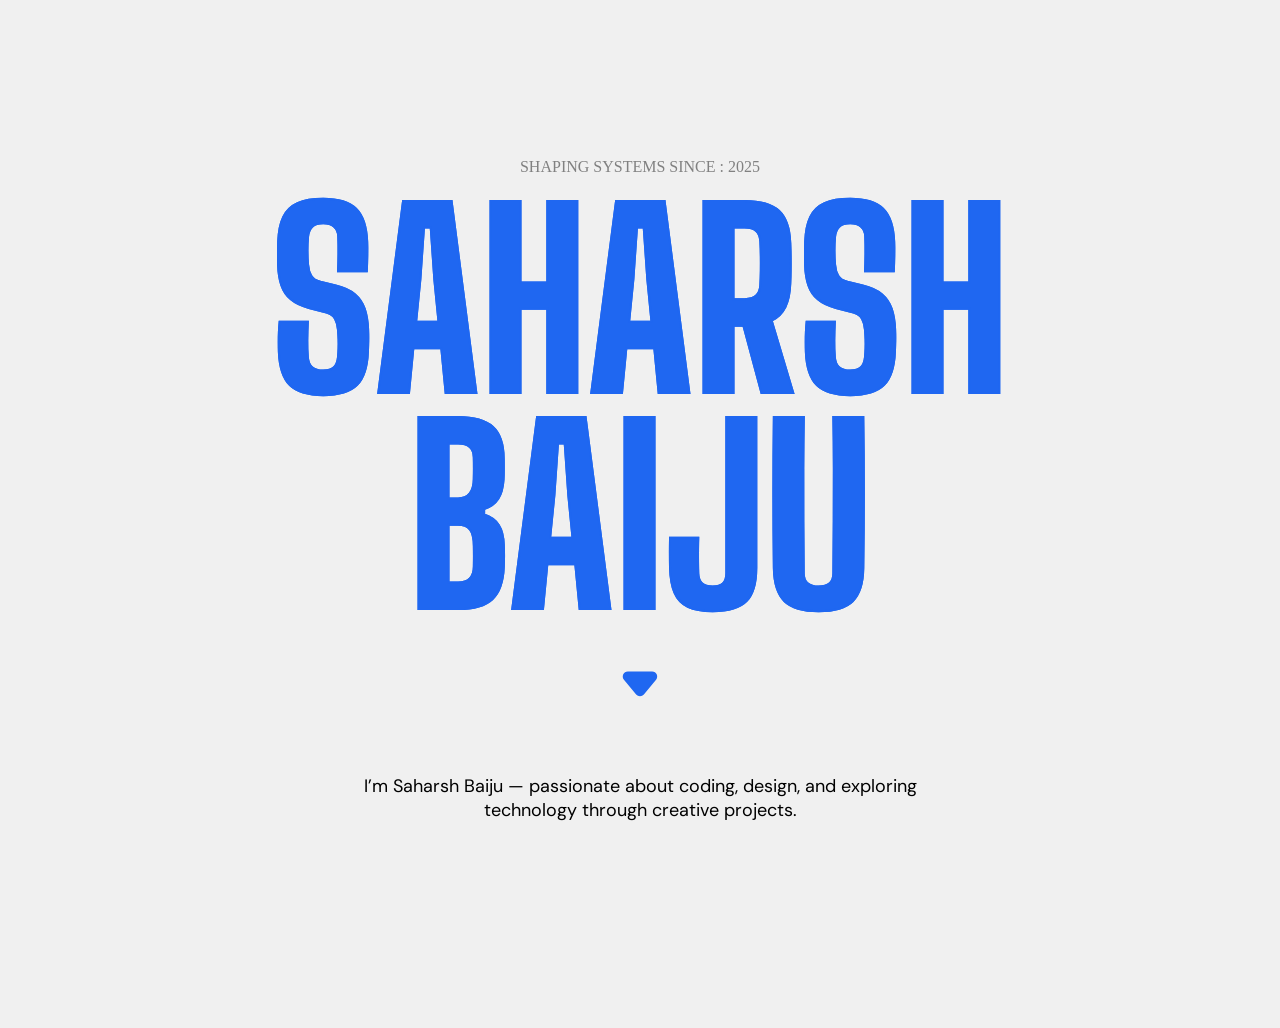
==== docs/index.html @ bae571fb "dir changed docs" ====
<!DOCTYPE html>
<html lang="en">
<head>
    <meta charset="UTF-8">
    <meta name="viewport" content="width=device-width, initial-scale=1.0">
    <title>Saharsh Baiju</title>
    <link rel="stylesheet" href="style.css">
</head>
<body class="lightmode">
    
    <div class="loader">
        <svg width="295" height="338" viewBox="0 0 295 338" fill="none" xmlns="http://www.w3.org/2000/svg">
            <path d="M0.177144 243.303C-0.0152154 243.673 -0.0525978 244.104 0.0732203 244.502C0.199038 244.9 0.47775 245.232 0.848043 245.424C1.21834 245.616 1.64988 245.654 2.04773 245.528C2.44559 245.402 2.77716 245.123 2.96952 244.753C2.96952 244.753 2.96952 244.753 2.96952 244.753C4.53021 241.827 5.76159 238.736 6.9502 235.72C6.96584 235.68 6.98154 235.64 6.9973 235.6C9.18773 229.932 11.3495 224.275 13.5652 218.632C17.8547 207.682 22.248 196.684 26.6301 185.751C26.7343 185.491 26.8392 185.23 26.9446 184.967C44.2911 141.845 61.7552 98.7061 79.8244 55.8576C80.176 55.0288 80.522 54.2145 80.8622 53.4152C86.6773 40.0451 92.1266 26.3528 99.2036 13.9607C99.7643 13.0572 100.32 12.2163 100.94 11.3366C101.642 10.3346 102.35 9.3489 103.091 8.36812C103.424 7.92667 103.762 7.4831 104.102 7.02925C104.272 6.80122 104.442 6.57246 104.619 6.32334C104.8 6.04697 104.953 5.90568 105.22 5.30358C105.318 5.04527 105.391 4.83108 105.455 4.56468C105.497 4.38926 105.528 4.21244 105.538 4.00991C105.544 3.87117 105.569 3.33122 105.22 2.85036C105.019 2.55529 104.636 2.30695 104.314 2.23397C103.947 2.15243 103.832 2.18222 103.661 2.19577C103.349 2.23586 103.122 2.33327 103.001 2.38482C102.857 2.44771 102.723 2.51787 102.59 2.59491C102.488 2.65403 102.391 2.71487 102.29 2.78094C101.526 3.29379 100.892 3.85586 100.316 4.36904C99.1169 5.45104 98.0089 6.55767 96.9123 7.67613C94.7219 9.91896 92.61 12.2093 90.5162 14.5196C86.3421 19.1372 82.2421 23.837 78.232 28.5733C78.1243 28.7009 78.017 28.8283 77.9101 28.9556C70.0514 38.4014 62.9483 48.5319 57.8282 59.8396C57.8225 59.853 57.8169 59.8663 57.8112 59.8797C56.754 62.6294 55.7269 65.7445 57.4148 69.0212C57.4269 69.0395 57.4392 69.0577 57.4515 69.0758C58.8018 71.4552 62.3285 72.0573 64.5507 71.1254C66.9013 70.3293 68.8555 68.9873 70.7072 67.593C74.2388 64.9305 78.0977 60.9281 80.3662 58.8676C80.2878 58.8897 80.096 58.8934 79.9487 58.8324C79.7998 58.7739 79.7344 58.703 79.7138 58.6832C79.677 58.6391 79.7383 58.7273 79.7792 58.8388C79.8725 59.0737 79.9592 59.4047 80.032 59.7452C80.4029 61.5885 80.4473 63.6452 80.5523 65.6566C80.5884 66.409 80.627 67.1633 80.6812 67.9224C81.3735 78.4426 82.0263 89.0625 83.292 99.6069C83.3645 100.219 83.4402 100.843 83.5163 101.455C85.7274 119.151 89.1205 136.624 92.8211 154.013C92.9001 154.382 92.9796 154.754 93.0595 155.126C97.5228 175.782 102.369 196.334 107.641 216.797C107.903 217.802 108.165 218.804 108.425 219.784C108.448 219.873 108.471 219.96 108.494 220.048C110.527 227.153 112.733 234.084 116.276 240.95C116.278 240.954 116.281 240.958 116.284 240.962C116.421 241.163 116.569 241.367 116.76 241.574C116.96 241.768 117.155 242.028 117.699 242.169C117.974 242.238 118.349 242.163 118.569 242.018C118.794 241.877 118.918 241.725 119.017 241.596C119.209 241.335 119.312 241.117 119.416 240.921C119.51 240.742 119.528 240.532 119.467 240.339C119.406 240.146 119.271 239.985 119.091 239.891C118.912 239.798 118.702 239.779 118.509 239.84C118.316 239.901 118.155 240.036 118.061 240.216C118.061 240.216 118.061 240.216 118.061 240.216C117.961 240.409 117.866 240.586 117.796 240.678C117.763 240.724 117.736 240.739 117.774 240.713C117.806 240.684 117.952 240.654 118.011 240.674C118.123 240.716 117.975 240.651 117.88 240.535C117.773 240.419 117.657 240.266 117.548 240.104C117.546 240.101 117.543 240.098 117.541 240.094C114.349 233.897 113.657 226.183 111.7 219.203C111.677 219.115 111.654 219.028 111.631 218.94C111.375 217.964 111.116 216.966 110.858 215.965C105.651 195.559 100.862 175.003 96.4123 154.407C96.3326 154.035 96.2534 153.665 96.1746 153.296C92.4842 135.958 89.1081 118.566 86.9161 101.032C86.8407 100.425 86.765 99.8076 86.6921 99.2011C85.4173 88.745 84.5975 78.2547 83.7801 67.6835C83.7166 66.9175 83.6333 66.1561 83.535 65.392C83.2593 63.3341 82.9516 61.3311 82.4682 59.1889C82.3658 58.7728 82.2601 58.3654 82.0555 57.8813C81.9444 57.6368 81.8364 57.3821 81.5394 57.0427C81.3915 56.8811 81.173 56.6845 80.8435 56.5552C80.5167 56.4222 80.1236 56.4187 79.8571 56.4822C75.1164 60.0174 73.1196 63.1424 69.4331 65.9633C66.2465 68.5477 61.2392 71.6097 59.0006 68.0129C58.9948 68.0044 58.989 67.9958 58.9831 67.9869C57.9321 66.1075 58.5992 63.0417 59.6342 60.6565C59.6393 60.6446 59.6445 60.6326 59.6497 60.6206C64.6857 49.6931 71.7686 39.6133 79.6002 30.3882C79.7068 30.2636 79.8139 30.1389 79.9214 30.014C83.9533 25.3441 88.1148 20.716 92.3402 16.1996C94.4588 13.9406 96.5974 11.7047 98.7869 9.54341C99.8801 8.46809 100.987 7.40441 102.124 6.41627C102.657 5.95534 103.285 5.43523 103.799 5.10844C103.917 5.03282 104.053 4.95964 104.1 4.94277C104.117 4.93326 104.131 4.94358 103.997 4.96466C103.921 4.96888 103.868 4.99258 103.619 4.93767C103.397 4.89 103.095 4.69675 102.949 4.47959C102.696 4.10629 102.751 3.86843 102.742 3.86756C102.744 3.83086 102.744 3.84943 102.73 3.90004C102.709 3.98057 102.668 4.10473 102.599 4.27622C102.635 4.19457 102.578 4.30832 102.524 4.38453C102.466 4.47158 102.396 4.56963 102.321 4.67146C102.17 4.87655 102.006 5.09006 101.839 5.30546C101.504 5.73649 101.156 6.17735 100.813 6.61684C100.046 7.59547 99.2753 8.56948 98.5172 9.56423C97.8446 10.4411 97.1848 11.3652 96.5856 12.3298C89.1823 25.2745 83.854 38.7426 77.9871 52.1904C77.6459 52.9908 77.2989 53.8063 76.9465 54.6361C58.8379 97.5241 41.3472 140.642 23.9926 183.783C23.8871 184.046 23.7822 184.308 23.6779 184.568C19.2938 195.505 14.9119 206.514 10.6261 217.482C8.41511 223.127 6.23995 228.83 4.06657 234.454C4.051 234.494 4.03549 234.534 4.02004 234.573C2.8377 237.572 1.665 240.515 0.177144 243.303Z" fill="#DDFF11"/>
            <path d="M118.769 174.558C118.946 174.305 119.015 173.992 118.962 173.688C118.908 173.383 118.736 173.113 118.483 172.935C118.23 172.758 117.917 172.688 117.612 172.742C117.308 172.796 117.038 172.968 116.86 173.221C116.86 173.221 116.86 173.221 116.86 173.221C112.563 180.514 112.11 188.679 112.81 196.611C112.821 196.709 112.833 196.807 112.844 196.904C112.87 197.096 112.911 197.328 113.078 197.619C113.232 197.906 113.623 198.233 113.998 198.318C114.753 198.474 115.087 198.242 115.38 198.116C115.935 197.814 116.28 197.471 116.603 197.041C116.662 196.96 116.719 196.876 116.773 196.787C118.978 190.012 118.62 184.282 119.308 178.097C119.32 177.956 119.331 177.814 119.343 177.672C119.357 177.506 119.366 177.416 119.384 177.299C119.386 177.268 119.413 177.191 119.371 177.328C119.364 177.346 119.356 177.369 119.343 177.398C119.336 177.413 119.329 177.429 119.32 177.447C119.302 177.483 119.268 177.546 119.216 177.617C119.115 177.75 118.891 178.028 118.403 178.124C118.175 178.172 117.889 178.13 117.74 178.073C117.596 178.023 117.485 177.956 117.401 177.895C117.078 177.637 117.062 177.507 117.019 177.441C117.002 177.403 116.996 177.388 116.991 177.375C116.976 177.326 117.021 177.507 117.037 177.609C117.061 177.743 117.081 177.871 117.102 178.019C117.185 178.593 117.253 179.188 117.32 179.788C117.453 180.998 117.574 182.201 117.704 183.42C117.835 184.637 117.969 185.852 118.133 187.086C118.216 187.702 118.304 188.315 118.416 188.951C118.472 189.265 118.534 189.586 118.614 189.925C118.724 190.3 118.701 190.518 119.099 191.222C119.3 191.522 119.59 191.877 120.135 192.112C120.681 192.361 121.405 192.271 121.8 192.067C122.612 191.649 122.866 191.195 123.151 190.802C123.647 190.033 123.924 189.327 124.188 188.608C124.447 187.882 124.662 187.157 124.858 186.434C126.938 178.038 127.876 169.708 129.075 161.327C129.154 160.75 129.235 160.154 129.315 159.562C130.139 153.498 130.913 147.413 131.666 141.337C133.589 125.758 135.389 110.167 137.066 94.569C137.096 94.2899 137.125 94.0119 137.155 93.7353C138.716 78.8105 140.282 63.8748 140.864 48.826C140.866 48.7628 140.868 48.6999 140.87 48.637C141.013 42.3532 141.274 36.109 139.988 29.6757C139.981 29.6486 139.975 29.6217 139.968 29.595C139.769 28.8479 139.602 28.1092 139.028 27.2452C138.764 26.8454 138.095 26.2065 137.212 26.2643C136.395 26.3322 135.983 26.6944 135.629 26.9619C135.553 27.0242 135.481 27.0861 135.411 27.1494C130.89 31.9053 129.765 37.7935 127.789 43.2344C127.742 43.3811 127.694 43.5288 127.646 43.6776C124.707 53.2169 123.202 62.96 121.974 72.7132C121.939 73.0069 121.903 73.3024 121.868 73.5996C119.946 90.0198 119.439 106.54 119.747 123.027C119.757 123.561 119.769 124.098 119.781 124.638C120.218 142.424 121.488 160.151 123.062 177.836C123.134 178.64 123.21 179.436 123.286 180.214C123.654 183.881 124.028 187.496 124.549 191.186C124.612 191.611 124.681 192.042 124.772 192.496C124.817 192.719 124.868 192.953 124.947 193.222C124.992 193.366 125.031 193.499 125.135 193.716C125.19 193.824 125.257 193.958 125.417 194.14C125.556 194.318 125.974 194.595 126.32 194.625C127.306 194.871 128.762 194.11 129.163 193.294C129.658 192.495 129.818 191.791 129.974 191.106C130.255 189.744 130.354 188.466 130.472 187.201C130.694 184.678 130.906 182.21 131.474 179.87C131.595 179.369 131.745 178.878 131.918 178.403C132.278 177.42 132.751 176.458 133.259 175.613C133.491 175.213 133.851 174.767 133.947 174.715C134.27 174.478 134.53 174.437 134.5 174.45C134.488 174.452 134.461 174.431 134.506 174.465C134.548 174.498 134.633 174.596 134.712 174.728C135.055 175.298 135.296 176.287 135.446 177.23C135.748 179.166 135.815 181.226 135.834 183.279C135.969 187.584 135.261 190.945 135.891 196.354C136.098 196.919 136.924 197.491 137.533 197.481C138.142 197.511 138.542 197.337 138.874 197.17C139.582 196.786 140.011 196.28 140.361 195.747C140.608 195.358 140.843 194.958 141.07 194.561C144.832 187.841 145.371 180.044 147.398 173.608C147.435 173.515 147.467 173.439 147.491 173.385C147.514 173.325 147.585 173.213 147.496 173.353C147.479 173.375 147.457 173.406 147.418 173.449C147.413 173.453 147.35 173.534 147.208 173.634C147.07 173.727 146.797 173.895 146.349 173.862C145.899 173.846 145.488 173.465 145.439 173.378C145.325 173.234 145.273 173.117 145.239 173.03C145.175 172.854 145.172 172.773 145.165 172.718C145.157 172.595 145.164 172.62 145.161 172.635C145.159 172.661 145.146 172.763 145.136 172.826C144.168 177.71 142.763 182.829 141.571 187.872C141.292 189.068 141.175 190.233 141.143 191.41C141.126 192.173 141.148 192.937 141.246 193.732C141.325 194.322 141.433 194.926 141.766 195.616C141.94 195.958 142.174 196.345 142.642 196.692C143.097 197.048 143.863 197.201 144.4 197.071C144.539 197.043 144.667 197.005 144.781 196.963C146.373 196.225 146.867 195.308 147.543 194.357C147.636 194.213 147.725 194.066 147.81 193.916C148.382 192.911 148.827 191.856 149.174 190.784C150.63 185.234 151.174 180.75 148.998 174.047C148.452 173.616 148.197 173.171 146.914 172.888C146.545 172.841 146.101 172.881 145.67 173.134C145.239 173.396 145.042 173.693 144.888 173.985C144.759 174.242 144.696 174.456 144.644 174.686C144.603 174.871 144.577 175.055 144.56 175.242C145.076 182.891 147.429 188.776 150.466 195.403C150.679 195.876 151.583 196.371 152.131 196.268C152.679 196.217 152.961 196.039 153.206 195.896C153.672 195.598 153.954 195.299 154.221 195.004C154.742 194.412 155.128 193.815 155.484 193.206C155.977 192.362 156.37 191.473 156.716 190.632C157.221 189.397 157.661 188.166 158.096 186.942C161.458 177.26 164.446 167.549 167.502 157.807C168.09 155.919 168.689 153.993 169.293 152.043C180.361 116.234 191.27 80.3213 202.062 44.4361C202.495 42.9932 202.892 41.6657 203.317 40.2343C206.311 29.2073 210.529 18.8076 211.428 6.6985C211.337 5.22972 211.016 3.84767 210.354 2.4728C210.309 2.38227 210.261 2.29071 210.212 2.20026C209.721 1.18324 208.402 0.0846457 207.065 0.0302584C206.62 -0.0108876 206.176 -0.0087676 205.739 0.0287993C204.682 0.120575 203.704 0.415788 202.8 0.778198C193.005 5.8608 186.509 13.7637 178.808 20.5755C177.938 21.3871 177.079 22.2378 176.271 23.1482C173.807 25.9234 172.027 29.0249 170.189 32.023C169.621 32.9642 169.059 33.9128 168.502 34.863C164.684 41.4117 160.99 48.0104 157.424 54.6993C156.965 55.5646 156.508 56.436 156.061 57.3181C152.614 63.8509 150.942 71.0558 149.204 78.0185C149.004 78.8394 148.802 79.6781 148.601 80.5205C144.854 96.4295 141.409 112.384 138.255 128.421C138.134 129.043 138.019 129.652 137.909 130.249C135.654 141.617 134.968 154.074 138.002 165.254C138.096 165.824 138.22 166.392 138.389 166.962C138.848 168.59 139.852 170.207 141.115 171.33C141.573 171.753 142.08 172.104 142.652 172.381C143.192 172.639 143.8 172.823 144.466 172.856C145.155 172.887 145.779 172.747 146.334 172.572C148.588 171.78 150.152 170.483 151.858 169.568C152.201 169.374 152.49 169.287 152.635 169.297C152.808 169.292 153.08 169.485 153.404 169.863C153.685 170.178 153.951 170.498 154.225 170.813C159.84 177.763 159.572 188.228 161.317 197.542C161.339 197.68 161.363 197.81 161.392 197.937C161.407 198 161.422 198.062 161.44 198.124C161.46 198.2 161.49 198.297 161.522 198.384C161.6 198.566 161.622 198.715 161.931 199.085C162.085 199.242 162.265 199.438 162.724 199.568C163.152 199.686 163.601 199.556 163.785 199.46C168.604 190.324 168.591 183.348 168.839 174.708C168.81 174.354 168.691 173.686 168.029 173.239C167.371 172.835 166.843 172.941 166.502 173.003C165.805 173.174 165.388 173.439 164.932 173.787C164.369 174.238 163.792 174.863 163.492 175.711C163.395 175.987 163.335 176.281 163.314 176.57C163.244 177.521 163.582 178.492 164.244 179.199C164.535 179.512 164.883 179.76 165.242 179.938C165.743 180.186 166.256 180.378 166.758 180.541C167.693 180.844 168.598 181.064 169.386 181.307C170.24 181.567 170.879 181.9 171.248 182.393C171.904 183.236 172.28 184.49 172.523 185.779C173.156 189.327 172.924 193.18 173.066 197.081C173.084 197.293 173.058 197.451 173.218 197.906C173.267 198.021 173.328 198.177 173.52 198.389C173.688 198.595 174.157 198.855 174.556 198.828C175.317 198.748 175.411 198.496 175.568 198.39C176.021 197.923 176.107 197.673 176.28 197.37C176.577 196.792 176.793 196.242 176.989 195.67C177.088 195.38 177.187 195.072 177.275 194.763C177.623 193.534 177.795 192.335 177.954 191.15C178.346 188.07 178.556 185.033 178.785 181.973C178.888 180.573 178.989 179.17 179.093 177.768C180.22 162.301 180.978 146.852 181.664 131.37C181.715 130.213 181.766 129.041 181.815 127.879C182.673 107.396 183.38 86.9117 183.779 66.4177C183.794 65.5394 183.808 64.6809 183.819 63.835C183.621 58.9298 184.806 54.7332 182.778 49.0248C182.103 48.2456 181.061 47.5791 179.736 47.7923C179.54 47.8288 179.343 47.8897 179.155 47.9749C178.032 48.4985 177.532 49.4948 177.188 50.2676C176.006 53.3766 175.634 56.2892 174.988 59.2508C174.837 60.0002 174.701 60.7521 174.576 61.5054C173.014 71.4367 172.479 81.3816 172.13 91.3319C172.111 91.9259 172.094 92.5358 172.078 93.1413C171.599 113.791 171.906 134.428 172.698 155.051C172.711 155.357 172.723 155.662 172.736 155.965C173.321 169.311 174.149 182.658 175.849 195.967C175.865 196.084 175.881 196.197 175.896 196.307C176.067 197.415 176.182 198.426 176.572 199.713C176.608 199.812 176.641 199.905 176.715 200.05C176.75 200.114 176.809 200.229 176.938 200.37C177.031 200.466 177.146 200.58 177.389 200.675C177.675 200.807 178.158 200.727 178.335 200.604C178.553 200.48 178.658 200.338 178.707 200.276C178.763 200.2 178.804 200.127 178.83 200.076C178.874 199.989 178.907 199.899 178.925 199.844C178.966 199.723 178.987 199.63 179.008 199.537C179.081 199.189 179.111 198.909 179.144 198.618C179.205 198.044 179.247 197.496 179.293 196.947C179.305 196.801 179.317 196.659 179.328 196.512C179.762 191.728 180.041 186.74 181.259 182.368C181.318 182.19 181.392 182.013 181.47 181.86C181.73 181.313 182.306 180.884 182.384 180.904C182.399 180.902 182.342 180.916 182.303 180.906C185.606 181.54 187.188 185.519 187.9 189.259C188.275 191.174 188.481 193.147 188.644 195.156C188.726 196.161 188.794 197.173 188.885 198.21C188.933 198.734 188.984 199.257 189.071 199.82C189.114 200.097 189.169 200.404 189.258 200.725C189.315 200.923 189.354 201.058 189.475 201.32C189.536 201.446 189.605 201.573 189.712 201.716C189.848 201.898 190.043 202.103 190.34 202.258C190.975 202.589 191.644 202.607 192.16 202.525C194.236 202.071 195.234 200.87 196.21 199.734C196.418 199.474 196.619 199.207 196.812 198.936C202.243 190.232 202.173 180.575 203.599 171.415C203.621 171.24 203.642 171.064 203.663 170.886C205.696 152.241 206.272 133.61 206.705 114.95C206.706 114.862 206.708 114.775 206.71 114.687C206.986 98.6864 206.731 82.6926 205.277 66.7124C205.246 66.3882 205.214 66.0712 205.182 65.7615C204.512 61.7637 205.133 58.0634 202.094 53.6612C201.645 53.2559 200.877 53.0123 200.312 53.0479C197.66 53.3943 196.601 55.0039 195.378 56.3121C195.12 56.6225 194.872 56.9389 194.633 57.2606C192.407 60.178 191.602 63.6962 190.89 66.9202C190.8 67.3488 190.715 67.7733 190.63 68.208C188.875 77.5246 187.818 86.8785 187.003 96.2625C186.955 96.8371 186.908 97.403 186.862 97.9784C185.855 110.691 185.383 123.507 186.43 136.312C186.493 137.076 186.564 137.842 186.64 138.605C187.699 149.417 190.202 159.991 192.758 170.393C192.974 171.286 193.188 172.176 193.397 173.063C195.145 180.277 196.538 187.469 198.499 194.808C198.757 195.639 199.044 196.43 199.573 197.393C199.693 197.599 199.853 197.855 200.112 198.115C201.092 199.122 202.667 199.355 203.867 198.881C207.303 197.229 207.712 194.061 208.364 191.577C208.898 188.974 209.097 186.39 209.203 183.819C209.243 182.793 209.25 181.769 209.24 180.748C209.225 179.601 209.03 178.54 208.74 177.493C208.392 176.396 208.128 175.365 207.074 174.211C206.735 173.868 206.164 173.571 205.602 173.55C203.551 173.687 202.96 174.843 202.196 175.702C201.392 176.77 200.783 177.989 200.441 179.301C200.171 180.471 199.949 181.624 200.449 183.098C200.731 183.92 201.646 185.12 202.946 185.209C204.156 185.301 204.989 184.855 205.73 184.458C207.192 183.608 208.326 182.571 209.438 181.519C211.632 179.43 213.595 177.035 215.557 175.094C215.653 175.004 215.772 174.9 215.848 174.842C215.888 174.811 215.931 174.78 215.941 174.775C215.954 174.764 215.945 174.79 215.773 174.836C216.25 174.723 216.678 174.71 216.815 174.758C216.878 174.783 216.79 174.749 216.764 174.703C216.739 174.662 216.775 174.715 216.781 174.863C216.814 175.485 216.461 176.594 216.079 177.546C215.288 179.507 214.251 181.495 213.247 183.474C211.319 187.529 208.786 191.229 208.327 196.501C208.332 196.768 208.356 197.151 208.647 197.592C208.941 198.046 209.489 198.292 209.828 198.337C210.525 198.429 210.85 198.278 211.178 198.176C211.8 197.944 212.254 197.652 212.699 197.317C212.988 197.096 213.26 196.851 213.519 196.563C214.344 195.611 214.742 194.656 215.144 193.723C216.858 189.357 217.652 185.022 218.63 180.705C218.681 180.464 218.732 180.234 218.77 179.901C218.778 179.804 218.79 179.726 218.784 179.532C218.782 179.485 218.779 179.428 218.765 179.337C218.75 179.256 218.74 179.133 218.628 178.894C218.592 178.815 218.445 178.541 218.17 178.346C217.914 178.134 217.364 178.016 217.051 178.098C216.794 178.149 216.634 178.24 216.519 178.314C216.424 178.376 216.373 178.421 216.322 178.467C216.015 178.777 216.03 178.826 215.956 178.932C215.904 179.022 215.865 179.097 215.831 179.165C215.572 179.698 215.422 180.127 215.266 180.61C215.263 180.62 215.26 180.63 215.257 180.639C214.961 181.597 214.788 182.536 214.673 183.47C214.382 185.962 214.444 188.41 214.711 190.845C214.755 191.222 214.865 191.704 215.243 192.175C215.616 192.653 216.245 192.928 216.707 192.978C217.654 193.072 218.218 192.803 218.741 192.563C219.123 192.373 219.454 192.151 219.762 191.906C220.481 191.332 221.136 190.693 221.75 190.024C226.399 184.738 227.876 177.86 227.443 171.042C227.43 170.957 227.43 170.912 227.377 170.722C227.354 170.649 227.326 170.56 227.253 170.423C227.215 170.354 227.166 170.272 227.085 170.174C227.031 170.114 227.038 170.109 226.896 169.983C226.759 169.867 226.553 169.737 226.287 169.671C225.729 169.519 225.168 169.783 224.965 169.97C224.906 170.018 224.859 170.064 224.82 170.106C224.797 170.13 224.787 170.142 224.772 170.16C224.744 170.192 224.721 170.222 224.7 170.25C224.619 170.363 224.579 170.442 224.548 170.507C224.484 170.646 224.477 170.682 224.461 170.725C224.447 170.768 224.437 170.804 224.427 170.839C224.408 170.915 224.403 170.938 224.392 170.986C224.356 171.155 224.338 171.272 224.319 171.391C224.283 171.629 224.256 171.853 224.23 172.071C224.18 172.508 224.14 172.936 224.103 173.366C223.784 177.267 223.661 181.109 223.618 184.984C223.608 186 223.596 187.01 223.582 188.018C223.507 197.947 222.78 207.662 222.817 217.85C222.854 218.671 222.86 219.501 222.846 220.335C222.504 228.508 221.842 236.984 221.609 245.339C221.585 246.062 221.562 246.833 221.541 247.563C221.073 266.68 221.348 285.744 220.977 304.767C220.966 305.239 220.956 305.703 220.945 306.16C220.602 315.389 220.639 325.338 218.558 333.595C218.506 333.712 218.437 333.814 218.324 333.922C217.815 334.442 216.414 334.794 215.079 334.854C214.892 334.866 214.703 334.85 214.504 334.803C209.752 332.609 207.108 324.843 204.733 318.862C204.613 318.538 204.5 318.199 204.397 317.858C201.937 307.903 203.087 296.879 203.452 286.248C203.463 286.016 203.476 285.783 203.489 285.549C204.095 275.65 205.923 265.787 207.988 256.012C208.008 255.922 208.027 255.832 208.046 255.742C210.267 245.398 213.255 235.22 216.629 225.164C216.648 225.108 216.667 225.052 216.686 224.995C216.752 224.798 216.818 224.601 216.884 224.405C220.816 212.545 225.21 200.998 229.202 188.983C229.27 188.756 229.345 188.496 229.408 188.266C230.667 183.731 232.54 179.286 234.838 175.166C234.984 174.907 235.128 174.636 235.27 174.378C235.458 174.041 235.611 173.701 235.745 173.328C235.815 173.129 235.878 172.924 235.927 172.661C235.95 172.526 235.974 172.384 235.972 172.155C235.968 172.037 235.966 171.903 235.902 171.669C235.838 171.469 235.675 170.942 234.991 170.651C234.477 170.43 233.611 170.33 232.909 170.687C232.218 171.03 231.877 171.522 231.63 171.927C231.164 172.745 230.99 173.472 230.831 174.172C230.535 175.577 230.427 176.901 230.344 178.231C230.191 180.876 230.216 183.483 230.188 186.043C230.187 186.093 230.186 186.143 230.186 186.192C230.154 187.249 230.455 188.549 231.182 189.502C231.233 189.572 231.285 189.64 231.337 189.706C231.684 190.132 232.145 190.564 232.841 190.816C233.534 191.082 234.422 190.979 234.998 190.68C235.113 190.625 235.219 190.565 235.321 190.501C241.577 186.636 242.989 177.791 243.216 173.292L240.757 172.515C240.765 172.583 240.773 172.651 240.781 172.72C241.177 176.662 242.771 180.8 245.631 183.747L245.894 183.967C245.912 183.978 245.93 183.988 245.949 183.999C247.35 184.793 248.864 184.629 250.207 184.722C250.291 184.727 250.381 184.695 250.456 184.642C250.53 184.589 250.583 184.519 250.605 184.438C250.627 184.358 250.618 184.271 250.581 184.187C250.544 184.103 250.482 184.03 250.408 183.992C250.408 183.992 250.408 183.992 250.408 183.992C249.19 183.374 248.087 182.529 247.193 181.944C247.181 181.936 247.169 181.928 247.156 181.92L247.419 182.139C245.068 179.436 243.966 176.019 243.582 172.392C243.574 172.329 243.567 172.266 243.56 172.203L243.208 169.038L241.101 171.426C240.854 171.716 240.796 171.941 240.764 172.016C240.727 172.118 240.697 172.23 240.681 172.295C240.648 172.431 240.62 172.577 240.602 172.68C240.559 172.924 240.532 173.125 240.504 173.329C240.447 173.749 240.4 174.128 240.347 174.528C240.245 175.307 240.132 176.077 239.995 176.837C239.723 178.357 239.361 179.845 238.857 181.261C237.862 184.087 236.231 186.656 233.84 188.134C233.818 188.148 233.8 188.158 233.785 188.165C233.697 188.196 233.788 188.173 233.78 188.178C233.774 188.179 233.652 188.104 233.538 187.953C233.51 187.918 233.485 187.883 233.46 187.849C233.136 187.397 233.014 186.911 233.021 186.231C233.022 186.181 233.023 186.129 233.023 186.078C233.054 183.475 233.034 180.911 233.182 178.4C233.259 177.148 233.372 175.904 233.613 174.775C233.73 174.227 233.905 173.67 234.083 173.375C234.166 173.224 234.247 173.195 234.141 173.256C234.023 173.323 233.85 173.276 233.941 173.301C233.656 173.192 233.436 172.973 233.334 172.818C233.226 172.657 233.19 172.545 233.164 172.461C233.12 172.3 233.125 172.242 233.122 172.201C233.122 172.126 233.126 172.137 233.122 172.152C233.116 172.19 233.091 172.281 233.059 172.37C232.997 172.545 232.897 172.733 232.787 172.896C232.615 173.164 232.44 173.443 232.284 173.718C229.844 178.083 227.904 182.654 226.556 187.485C226.5 187.688 226.432 187.925 226.368 188.137C222.474 199.83 217.994 211.607 214.064 223.456C213.998 223.653 213.932 223.85 213.865 224.048C213.846 224.105 213.827 224.162 213.808 224.218C210.409 234.349 207.433 244.652 205.22 255.141C205.201 255.232 205.182 255.323 205.163 255.414C203.119 265.281 201.372 275.242 200.777 285.398C200.764 285.639 200.752 285.879 200.74 286.117C200.435 296.858 199.176 307.613 201.856 318.625C201.973 319.014 202.103 319.405 202.244 319.786C205.021 325.994 206.018 333.467 213.838 337.539C214.271 337.646 214.73 337.7 215.195 337.685C216.797 337.587 218.605 337.587 220.368 336.069C220.736 335.721 221.062 335.276 221.276 334.783C223.853 324.831 223.521 315.732 223.963 306.239C223.976 305.779 223.988 305.312 224 304.838C224.439 285.744 224.358 266.671 224.834 247.655C224.854 246.931 224.878 246.166 224.902 245.451C225.139 237.083 225.788 228.903 226.143 220.392C226.159 219.505 226.152 218.602 226.11 217.7C226.067 208.055 226.728 197.974 226.757 188.055C226.767 187.041 226.772 186.024 226.773 185.001C226.782 181.186 226.849 177.37 227.116 173.609C227.147 173.198 227.181 172.791 227.221 172.396C227.241 172.202 227.264 172.003 227.288 171.828C227.299 171.744 227.314 171.655 227.322 171.613C227.324 171.605 227.325 171.599 227.322 171.61C227.31 171.64 227.338 171.594 227.253 171.791C227.227 171.843 227.193 171.912 227.118 172.016C227.099 172.042 227.077 172.071 227.051 172.101C227.037 172.118 227.027 172.129 227.005 172.153C226.967 172.193 226.922 172.237 226.865 172.284C226.668 172.465 226.114 172.727 225.563 172.576C225.3 172.511 225.097 172.384 224.963 172.27C224.824 172.146 224.831 172.142 224.779 172.084C224.701 171.989 224.655 171.911 224.62 171.848C224.552 171.721 224.529 171.645 224.512 171.589C224.472 171.448 224.479 171.446 224.476 171.427C224.953 177.176 223.606 183.835 219.702 188.144C219.189 188.703 218.617 189.2 218.014 189.651C217.83 189.787 217.642 189.903 217.467 189.989C217.244 190.111 216.983 190.132 217.091 190.127C217.141 190.125 217.363 190.208 217.475 190.357C217.588 190.502 217.575 190.568 217.574 190.528C217.334 188.288 217.291 186.001 217.548 183.818C217.647 183.005 217.785 182.203 218 181.478C218.002 181.471 218.004 181.463 218.007 181.456C218.115 181.096 218.261 180.691 218.386 180.426C218.399 180.398 218.413 180.372 218.416 180.367C218.4 180.377 218.47 180.333 218.244 180.564C218.204 180.6 218.162 180.637 218.078 180.692C217.976 180.758 217.829 180.843 217.583 180.892C217.286 180.971 216.75 180.856 216.504 180.651C216.239 180.463 216.103 180.206 216.071 180.136C215.97 179.919 215.967 179.827 215.956 179.771C215.946 179.709 215.945 179.679 215.944 179.659C215.943 179.579 215.946 179.604 215.944 179.622C215.936 179.721 215.899 179.936 215.861 180.125C214.97 184.421 214.218 188.836 212.692 192.697C212.36 193.493 211.93 194.267 211.501 194.716C211.368 194.857 211.203 195.002 211.029 195.135C210.768 195.336 210.457 195.517 210.245 195.592C210.157 195.637 210.038 195.607 210.292 195.631C210.413 195.641 210.747 195.779 210.916 196.046C211.082 196.302 211.068 196.456 211.072 196.5C211.326 192.793 213.724 188.611 215.623 184.673C216.612 182.676 217.644 180.666 218.497 178.493C218.896 177.377 219.374 176.3 219.339 174.706C219.309 174.278 219.217 173.779 218.886 173.281C218.549 172.762 217.965 172.422 217.491 172.304C216.496 172.073 215.897 172.229 215.203 172.371C214.596 172.552 214.493 172.716 214.282 172.861C214.124 172.987 213.957 173.138 213.833 173.256C211.597 175.515 209.846 177.774 207.777 179.819C205.952 181.715 202.733 184.186 202.524 182.265C202.315 181.747 202.361 180.709 202.591 179.859C202.852 178.856 203.336 177.894 203.98 177.057C204.25 176.706 204.551 176.381 204.852 176.142C205.142 175.897 205.474 175.794 205.467 175.819C205.463 175.825 205.419 175.794 205.473 175.844C205.83 176.217 206.225 177.235 206.434 178.107C206.646 178.973 206.761 179.887 206.733 180.721C206.701 181.719 206.658 182.715 206.612 183.707C206.327 188.36 205.915 194.715 202.925 196.365C202.566 196.494 202.223 196.417 202.023 196.206C202.034 196.219 201.97 196.139 201.919 196.046C201.649 195.561 201.455 194.742 201.24 194.004C199.409 187.009 198.022 179.588 196.292 172.382C196.083 171.486 195.868 170.591 195.652 169.694C193.089 159.267 190.634 148.885 189.597 138.309C189.522 137.563 189.453 136.813 189.391 136.064C188.364 123.515 188.847 110.832 189.85 98.2186C189.896 97.6475 189.942 97.0856 189.991 96.5153C190.797 87.2105 191.787 77.8783 193.451 68.7491C193.531 68.3248 193.611 67.9116 193.695 67.4964C194.367 64.3273 194.932 61.1599 196.679 58.7271C196.879 58.4355 197.088 58.1504 197.305 57.8748C198.216 56.6854 199.583 55.4297 200.376 55.4092C200.529 55.4132 200.491 55.4044 200.585 55.4685C202.069 57.5644 202.413 62.326 202.86 66.0024C202.892 66.3077 202.924 66.6204 202.956 66.9404C204.419 82.7555 204.723 98.7212 204.447 114.644C204.446 114.731 204.444 114.818 204.442 114.905C204.013 133.498 203.151 152.147 201.011 170.56C200.989 170.736 200.967 170.909 200.945 171.08C199.543 180.115 199.15 190.047 194.486 197.277C194.323 197.505 194.154 197.729 193.979 197.947C193.298 198.826 192.279 199.628 191.72 199.699C191.603 199.718 191.596 199.69 191.658 199.721C191.084 195.031 192.98 181.995 182.844 178.336C182.373 178.233 181.862 178.296 181.465 178.45C180.055 179.082 179.733 180.125 179.389 181.008C179.31 181.239 179.238 181.474 179.168 181.693C177.839 186.7 177.709 191.485 177.26 196.347C177.248 196.492 177.237 196.632 177.225 196.776C177.18 197.314 177.129 197.85 177.06 198.364C177.025 198.617 176.984 198.876 176.937 199.06C176.926 199.105 176.913 199.143 176.91 199.148C176.909 199.15 176.911 199.14 176.928 199.103C176.975 199.051 176.916 198.99 177.294 198.734C177.446 198.626 177.891 198.553 178.143 198.671C178.358 198.755 178.447 198.85 178.513 198.916C178.603 199.016 178.617 199.057 178.625 199.068C178.639 199.094 178.626 199.064 178.615 199.026C178.404 198.229 178.269 197.038 178.13 196.004C178.116 195.896 178.102 195.785 178.088 195.671C176.564 182.512 175.927 169.151 175.423 155.861C175.412 155.559 175.401 155.255 175.391 154.95C174.723 134.391 174.574 113.767 175.051 93.2191C175.067 92.6169 175.083 92.0105 175.099 91.42C175.408 81.5278 175.62 71.595 176.952 61.8754C177.059 61.1405 177.173 60.4088 177.297 59.6824C177.838 56.7438 178.176 53.6186 179.1 51.0727C179.35 50.4441 179.688 49.973 180.008 49.8433C180.04 49.8284 180.075 49.817 180.114 49.8093C180.372 49.7417 180.896 49.947 181.227 50.3503C182.256 53.5623 181.796 59.2721 181.842 63.8094C181.832 64.6526 181.82 65.5089 181.806 66.3852C181.442 86.8465 180.784 107.335 179.927 127.798C179.878 128.959 179.826 130.13 179.774 131.286C179.069 146.751 178.171 162.185 176.95 177.602C176.838 179 176.713 180.395 176.579 181.785C176.281 184.82 175.962 187.847 175.52 190.805C175.345 191.938 175.146 193.052 174.855 194.073C174.781 194.333 174.698 194.592 174.607 194.861C174.446 195.332 174.255 195.808 174.048 196.209C173.961 196.392 173.782 196.636 173.846 196.558C173.865 196.541 173.892 196.513 173.97 196.465C174.048 196.421 174.19 196.326 174.503 196.313C174.832 196.289 175.234 196.514 175.357 196.671C175.502 196.832 175.531 196.924 175.555 196.977C175.617 197.167 175.574 197.055 175.579 196.987C175.429 193.229 175.694 189.346 174.982 185.314C174.687 183.831 174.25 182.257 173.116 180.871C172.258 179.83 171.024 179.36 170.033 179.089C169.087 178.831 168.218 178.703 167.435 178.447C167.017 178.312 166.625 178.149 166.265 177.953C166.124 177.874 166.013 177.781 165.927 177.677C165.734 177.447 165.677 177.106 165.729 176.801C165.745 176.706 165.769 176.62 165.801 176.534C165.893 176.277 166.12 175.992 166.467 175.723C166.64 175.583 166.936 175.443 167.021 175.434C167.065 175.414 166.972 175.502 166.656 175.32C166.51 175.229 166.41 175.078 166.378 174.999C166.344 174.915 166.346 174.889 166.345 174.895C166.473 182.138 164.314 191.671 162.613 196.982C162.724 196.922 163.064 196.818 163.399 196.91C163.754 197.011 163.873 197.154 163.962 197.243C164.129 197.447 164.089 197.441 164.096 197.439C164.08 197.392 164.053 197.288 164.025 197.113C162.191 187.877 162.886 177.518 156.252 169.041C155.924 168.666 155.558 168.326 155.174 168.007C154.6 167.527 153.754 166.947 152.644 166.946C151.823 166.952 151.2 167.265 150.713 167.538C148.887 168.577 147.237 169.869 145.643 170.403C145.267 170.524 144.911 170.568 144.622 170.534C144.337 170.502 144.022 170.394 143.71 170.233C143.381 170.064 143.059 169.829 142.788 169.562C141.808 168.622 141.183 167.542 140.806 166.245C140.674 165.795 140.572 165.328 140.494 164.846C137.497 153.409 138.255 142.146 140.481 130.726C140.591 130.137 140.706 129.536 140.826 128.922C144 112.952 147.493 96.9976 151.227 81.1462C151.427 80.3073 151.627 79.4725 151.825 78.656C153.56 71.6852 155.158 64.7485 158.447 58.524C158.88 57.6667 159.33 56.8094 159.785 55.9516C163.323 49.3132 167.015 42.7178 170.808 36.2123C171.36 35.2688 171.915 34.3263 172.472 33.3939C174.287 30.3932 176.009 27.3701 178.225 24.8836C178.961 24.0538 179.758 23.2625 180.591 22.4848C188.163 15.7197 195.244 7.57066 203.771 3.19686C204.505 2.90171 205.246 2.70508 205.95 2.65502C206.241 2.634 206.524 2.63913 206.799 2.67047C207.283 2.74066 207.518 2.92642 207.845 3.49611C207.876 3.55225 207.906 3.61124 207.936 3.67115C208.389 4.60085 208.669 5.75874 208.728 6.8415C207.94 17.3963 203.665 28.6475 200.687 39.4523C200.262 40.8812 199.866 42.2066 199.434 43.6475C188.645 79.5211 177.736 115.438 166.674 151.231C166.07 153.18 165.473 155.105 164.886 156.992C161.84 166.718 158.856 176.466 155.533 186.033C155.106 187.235 154.66 188.438 154.187 189.593C153.86 190.386 153.521 191.147 153.118 191.835C152.827 192.337 152.505 192.817 152.176 193.189C152.018 193.37 151.836 193.531 151.76 193.575C151.732 193.601 151.715 193.567 151.942 193.54C152.053 193.531 152.258 193.55 152.445 193.652C152.634 193.751 152.751 193.896 152.802 193.982C150.206 188.445 147.645 181.309 147.28 175.489C147.292 175.312 147.345 175.165 147.322 175.223C147.303 175.257 147.249 175.369 147.056 175.487C146.862 175.603 146.656 175.61 146.572 175.597C146.425 175.566 146.565 175.594 146.693 175.688C146.844 175.791 146.973 175.895 147.161 176.065C147.525 179.304 148.144 185.615 146.628 189.964C146.332 190.89 145.959 191.779 145.494 192.599C145.433 192.709 145.367 192.817 145.299 192.924C144.883 193.613 144.124 194.394 143.867 194.466C143.862 194.468 143.864 194.467 143.879 194.464C143.922 194.44 144.153 194.483 144.204 194.537C144.262 194.584 144.205 194.543 144.156 194.435C144.048 194.215 143.953 193.818 143.907 193.41C143.837 192.795 143.82 192.132 143.836 191.476C143.862 190.462 143.97 189.433 144.19 188.492C145.374 183.438 146.724 178.532 147.767 173.224C147.78 173.135 147.802 172.977 147.812 172.852C147.819 172.742 147.83 172.689 147.814 172.474C147.804 172.385 147.796 172.277 147.725 172.082C147.687 171.985 147.631 171.861 147.512 171.711C147.46 171.619 147.038 171.229 146.579 171.213C146.121 171.179 145.836 171.351 145.686 171.453C145.532 171.561 145.449 171.662 145.442 171.669C145.393 171.724 145.358 171.769 145.329 171.809C145.018 172.31 145.044 172.363 144.929 172.62C142.654 179.987 142.2 187.17 138.777 193.252C138.577 193.603 138.358 193.943 138.132 194.268C137.964 194.511 137.731 194.71 137.611 194.768C137.564 194.799 137.539 194.77 137.717 194.773C137.802 194.778 137.956 194.814 138.092 194.909C138.23 195.002 138.317 195.132 138.35 195.206C138.255 192.326 138.585 187.305 138.522 183.255C138.493 181.131 138.426 179.004 138.077 176.802C137.878 175.7 137.69 174.583 136.98 173.35C136.625 172.757 135.92 171.939 134.787 171.818C133.665 171.737 133.023 172.16 132.429 172.551C131.622 173.176 131.354 173.701 131 174.252C130.349 175.35 129.935 176.483 129.591 177.648C129.43 178.2 129.29 178.755 129.156 179.307C128.533 181.881 128.299 184.466 128.045 186.969C127.916 188.213 127.791 189.462 127.542 190.571C127.42 191.116 127.244 191.64 127.053 191.921C126.96 192.059 126.891 192.101 126.875 192.105C126.857 192.109 126.824 192.126 126.68 192.105C126.92 192.122 127.244 192.338 127.314 192.439C127.407 192.545 127.419 192.585 127.428 192.599C127.439 192.622 127.416 192.567 127.399 192.502C127.362 192.371 127.322 192.184 127.288 192.004C127.218 191.628 127.159 191.222 127.104 190.822C126.651 187.27 126.393 183.608 126.075 179.959C126.009 179.182 125.941 178.387 125.87 177.585C124.337 159.945 123.099 142.25 122.693 124.573C122.682 124.038 122.671 123.504 122.662 122.973C122.382 106.591 122.932 90.1904 124.835 73.9504C124.87 73.6555 124.905 73.3623 124.94 73.0709C126.151 63.4153 127.314 53.6502 129.987 44.413C130.032 44.2643 130.077 44.1167 130.122 43.9703C131.904 38.5972 133.237 32.4829 136.868 28.7684C136.915 28.7261 136.96 28.6873 137.005 28.6513C137.198 28.4798 137.411 28.4165 137.315 28.441C137.268 28.4479 137.169 28.4133 137.163 28.4037C137.151 28.3942 137.198 28.4308 137.249 28.5053C137.478 28.8283 137.696 29.4894 137.848 30.1154C137.853 30.1385 137.859 30.1618 137.865 30.1853C139.034 36.0276 138.809 42.3856 138.655 48.5621C138.652 48.6243 138.65 48.6867 138.648 48.7492C138.069 63.6682 136.508 78.5976 134.943 93.4989C134.914 93.7752 134.884 94.0528 134.854 94.3316C133.172 109.911 131.326 125.49 129.352 141.046C128.579 147.114 127.784 153.189 126.942 159.235C126.86 159.826 126.776 160.42 126.694 160.994C125.458 169.31 124.287 177.731 122.195 185.693C122.003 186.363 121.794 187.022 121.56 187.643C121.333 188.245 121.072 188.832 120.799 189.247C120.678 189.455 120.467 189.605 120.615 189.511C120.685 189.464 121.011 189.411 121.219 189.513C121.425 189.606 121.451 189.685 121.452 189.68C121.526 189.808 121.465 189.705 121.439 189.61C121.41 189.522 121.373 189.385 121.345 189.267C121.283 189.013 121.226 188.732 121.174 188.451C121.068 187.88 120.978 187.295 120.893 186.704C120.723 185.515 120.575 184.317 120.43 183.111C120.285 181.902 120.147 180.702 119.994 179.473C119.917 178.86 119.841 178.258 119.741 177.617C119.714 177.45 119.69 177.302 119.655 177.121C119.639 177.038 119.622 176.954 119.597 176.846C119.572 176.744 119.555 176.656 119.488 176.466C119.471 176.419 119.454 176.377 119.423 176.31C119.356 176.192 119.316 176.028 118.971 175.753C118.88 175.687 118.764 175.617 118.614 175.565C118.459 175.506 118.164 175.463 117.929 175.512C117.426 175.611 117.186 175.9 117.071 176.053C117.011 176.134 116.97 176.211 116.946 176.259C116.934 176.283 116.924 176.305 116.914 176.326C116.896 176.367 116.882 176.405 116.87 176.439C116.778 176.724 116.782 176.793 116.761 176.908C116.727 177.163 116.721 177.259 116.705 177.469C116.695 177.612 116.685 177.754 116.675 177.895C116.156 183.847 116.152 190.639 114.706 195.543C114.689 195.571 114.67 195.601 114.649 195.631C114.54 195.791 114.348 195.972 114.26 196.024C114.233 196.064 114.198 195.977 114.591 196.046C114.788 196.087 115.024 196.289 115.087 196.419C115.161 196.552 115.156 196.604 115.159 196.613C115.147 196.522 115.135 196.43 115.124 196.339C114.405 188.963 115.089 180.697 118.769 174.558Z" fill="#DDFF11"/>
            <path d="M26.7778 240.289C26.411 240.287 26.0586 240.432 25.7981 240.69C25.5375 240.948 25.3903 241.299 25.3887 241.666C25.3871 242.033 25.5313 242.385 25.7896 242.646C26.0479 242.906 26.399 243.054 26.7659 243.055C26.7659 243.055 26.7659 243.055 26.7659 243.055C28.8203 243.084 30.9759 242.98 33.0351 242.752C33.3295 242.721 33.6167 242.688 33.9107 242.654C33.911 242.654 33.9113 242.654 33.9116 242.654C43.2853 241.4 52.4946 240.034 61.7878 238.64C61.7881 238.64 61.7883 238.64 61.7886 238.64C88.5754 234.564 115.339 230.013 141.933 224.659C143.936 224.256 145.939 223.848 147.942 223.435C148 223.423 148.052 223.39 148.085 223.341C148.119 223.293 148.132 223.233 148.122 223.175C148.112 223.117 148.079 223.065 148.031 223.031C147.983 222.996 147.923 222.983 147.865 222.991C147.865 222.991 147.865 222.991 147.865 222.991C145.841 223.282 143.818 223.572 141.796 223.862C114.952 227.712 88.1082 231.504 61.321 235.58C61.3207 235.58 61.3205 235.58 61.3202 235.58C52.0499 236.972 42.778 238.677 33.5881 239.906C33.5878 239.906 33.5876 239.907 33.5873 239.907C33.3027 239.94 33.0253 239.971 32.7421 240.001C30.7391 240.221 28.8096 240.316 26.7778 240.289Z" fill="#DDFF11"/>
            <path d="M161.232 220.797C161.144 220.789 161.058 220.817 160.991 220.873C160.924 220.93 160.882 221.01 160.875 221.097C160.867 221.185 160.895 221.271 160.951 221.338C161.007 221.405 161.088 221.447 161.175 221.455C161.175 221.455 161.175 221.455 161.175 221.455C161.193 221.456 161.21 221.457 161.227 221.459C161.541 221.486 161.854 221.513 162.167 221.539C162.184 221.541 162.202 221.542 162.219 221.544C162.306 221.551 162.393 221.524 162.46 221.467C162.527 221.411 162.569 221.33 162.576 221.243C162.584 221.156 162.556 221.069 162.5 221.002C162.443 220.935 162.363 220.894 162.275 220.886C162.275 220.886 162.275 220.886 162.275 220.886C162.258 220.885 162.241 220.883 162.223 220.882C161.91 220.855 161.597 220.828 161.284 220.801C161.266 220.8 161.249 220.798 161.232 220.797Z" fill="#DDFF11"/>
            <path d="M161.203 221.126L162.247 221.215" stroke="#DDFF11" stroke-width="2" stroke-linecap="round"/>
            <path d="M174.885 219.115C174.842 219.109 174.798 219.12 174.764 219.146C174.729 219.172 174.706 219.21 174.7 219.253C174.694 219.296 174.705 219.339 174.73 219.374C174.756 219.409 174.795 219.432 174.838 219.438C174.838 219.438 174.838 219.438 174.838 219.438C174.865 219.442 174.892 219.446 174.92 219.45C175.412 219.522 175.904 219.593 176.396 219.665C176.423 219.669 176.451 219.673 176.478 219.677C176.521 219.683 176.564 219.672 176.599 219.646C176.634 219.62 176.657 219.582 176.663 219.539C176.669 219.496 176.658 219.453 176.632 219.418C176.606 219.383 176.568 219.36 176.525 219.354C176.525 219.354 176.525 219.354 176.525 219.354C176.498 219.35 176.47 219.346 176.443 219.342C175.951 219.27 175.459 219.199 174.967 219.127C174.939 219.123 174.912 219.119 174.885 219.115Z" fill="#DDFF11"/>
            <path d="M174.861 219.277L176.501 219.515" stroke="#DDFF11" stroke-width="2" stroke-linecap="round"/>
            <path d="M188.029 217.743C187.646 217.825 187.312 218.057 187.099 218.386C186.887 218.715 186.813 219.115 186.896 219.498C186.978 219.881 187.21 220.216 187.539 220.428C187.868 220.641 188.268 220.714 188.651 220.632C188.651 220.632 188.651 220.632 188.651 220.632C190.398 220.254 192.152 219.888 193.906 219.525C196.314 219.027 198.708 218.538 201.125 218.048C201.118 218.049 201.118 218.049 201.118 218.049C212.064 215.874 223.073 214.009 234.088 212.122C234.088 212.122 234.088 212.122 234.088 212.122C252.468 208.987 270.846 205.676 289.165 202.018C290.927 201.666 292.688 201.312 294.448 200.955C294.507 200.943 294.559 200.91 294.594 200.861C294.629 200.813 294.644 200.752 294.634 200.694C294.625 200.635 294.593 200.582 294.545 200.546C294.496 200.51 294.436 200.495 294.377 200.502C294.377 200.502 294.377 200.502 294.377 200.502C292.592 200.701 290.807 200.904 289.022 201.111C270.464 203.27 251.96 205.832 233.549 208.973C233.549 208.973 233.549 208.973 233.549 208.973C222.514 210.863 211.519 212.97 200.544 215.151C200.544 215.151 200.544 215.151 200.544 215.151C198.118 215.643 195.721 216.132 193.307 216.631C191.55 216.995 189.785 217.364 188.029 217.743Z" fill="#DDFF11"/>
        </svg>
    </div>
    <div class="wrapper">
        <nav class="navbar">
            
        </nav>
        <section class="intro">
            <div>
                <p class="quote">SHAPING SYSTEMS SINCE : 2025</p>
                <h1 class="name">SAHARSH</h1>
                <h1 class="name">BAIJU</h1>
            </div>
            <svg class="icon" viewBox="0 0 24 24" fill="currentColor">
                <path fill-rule="evenodd"
                d="M18.425 10.271C19.499 8.967 18.57 7 16.88 7H7.12c-1.69 0-2.618 1.967-1.544 3.271l4.881 5.927a2 2 0 0 0 3.088 0l4.88-5.927Z"
                clip-rule="evenodd"/>
            </svg>
            <p class="brief description">I’m Saharsh Baiju — passionate about coding, design, and exploring technology through creative projects.</p>
            
        </section>
        
    </div>
</body>
</html>
---- docs/style.css ----
@import url('https://fonts.googleapis.com/css2?family=Big+Shoulders:opsz,wght@10..72,100..900&family=DM+Sans:ital,opsz,wght@0,9..40,100..1000;1,9..40,100..1000&family=Doto:wght@100..900&display=swap');
:root{
    --dark-background:#191919;
    --main-text:#DFF124;
    --quote-text:#F0F0F080;
    --description-text:#F0F0F0;
}
.lightmode{
    --dark-background:#F0F0F0;
    --main-text:#1f67f1;
    --quote-text:#12121280;
    --description-text:black;
}
body{
    margin:0;
    background:var(--dark-background);
}
.intro{
    height:100vh;
    display:flex;
    flex-direction:column;
    padding-top:10vw;
    align-items: center;
    
}
.wrapper{
    overflow-x:hidden;
    display: block;
    
}
.navbar{
    width: 100%;
    height: clamp(60px, 6vw, 120px);
    min-height: 30px;
    margin-bottom: 10px;
    background: var(--dark-background);
    position: fixed;
    top: 0;
    left: 0;
    z-index: 10;
}
.quote{
    margin-top: 30px ;
    text-align: center;
    color:var(--quote-text);    
}
.icon{
    color:var(--main-text);
    width: 60px;
    margin-top:30px;
    
}
.description{
    color:var(--description-text);
    font-family: "DM Sans", sans-serif;

}
.brief{
    margin:60px;
    text-align: center;
    width: clamp(200px, 65vw, 600px);
    font-size: clamp(10px,4vw,18px);
}
.name{
    color: var(--main-text);
    font-family: "Big Shoulders", sans-serif;
    font-optical-sizing: auto;
    font-weight: 500;
    font-size:240px;
    text-align: center;
    font-weight: bold;
    font-style: normal;
    margin: 0;
    line-height:0.9;
    -webkit-text-stroke: 2px var(--main-text);
    color: transparent;
    background-repeat: no-repeat;
    background-image: linear-gradient(var(--main-text),var(--main-text));
    -webkit-background-clip: text;
    background-position: -1100px 0;
    animation: backcolor 3s linear forwards;
    animation-delay: 2s;
    
}
.diamond{
    width:60px;
    color:var(--main-text)
}
/* ------------------- */
.loader{
    position:fixed;
    inset:0;
    background:var(--dark-background);
    display:flex;
    justify-content:center;
    align-items:center;
    z-index: 50;
    background: var(--dark-background);
    animation:loaderExit 0.8s ease 2.5s forwards;
}

/* signature draw */
.loader svg path{
    fill: none;
    stroke: var(--main-text);
    stroke-width: 3;
    stroke-linecap: round;
    stroke-linejoin: round;

    stroke-dasharray: 3000;
    stroke-dashoffset: 6000;

    animation: drawSignature 2s ease forwards;
}

/* handwriting effect */
@keyframes drawSignature{
    to{
        stroke-dashoffset:685;
    }
}

/* loader zoom disappear */
@keyframes loaderExit{
    0%{
        opacity:1;
        transform:scale(1);
    }
    100%{
        opacity:0;
        transform:scale(4);
    }
}
/* ----------------------------------- */
@keyframes backcolor {
    0%{
        opacity: 0.2;
    }
    100%{
        opacity:1;
        background-position: 0 0;
        
    }
}

@media screen and (max-width:710px) {
    .name{
        font-size: 110px;
        background-position: -600px 0;
        animation: backcolor 4s linear forwards;
        animation-delay: 2.4s;
    }
    @keyframes backcolor {
        0%{
            opacity: 0.2;
        }
    100%{
        background-position: 0 0;
        opacity:1;
    }}

    .quote{
        font-size: 13px;
    }
    
}
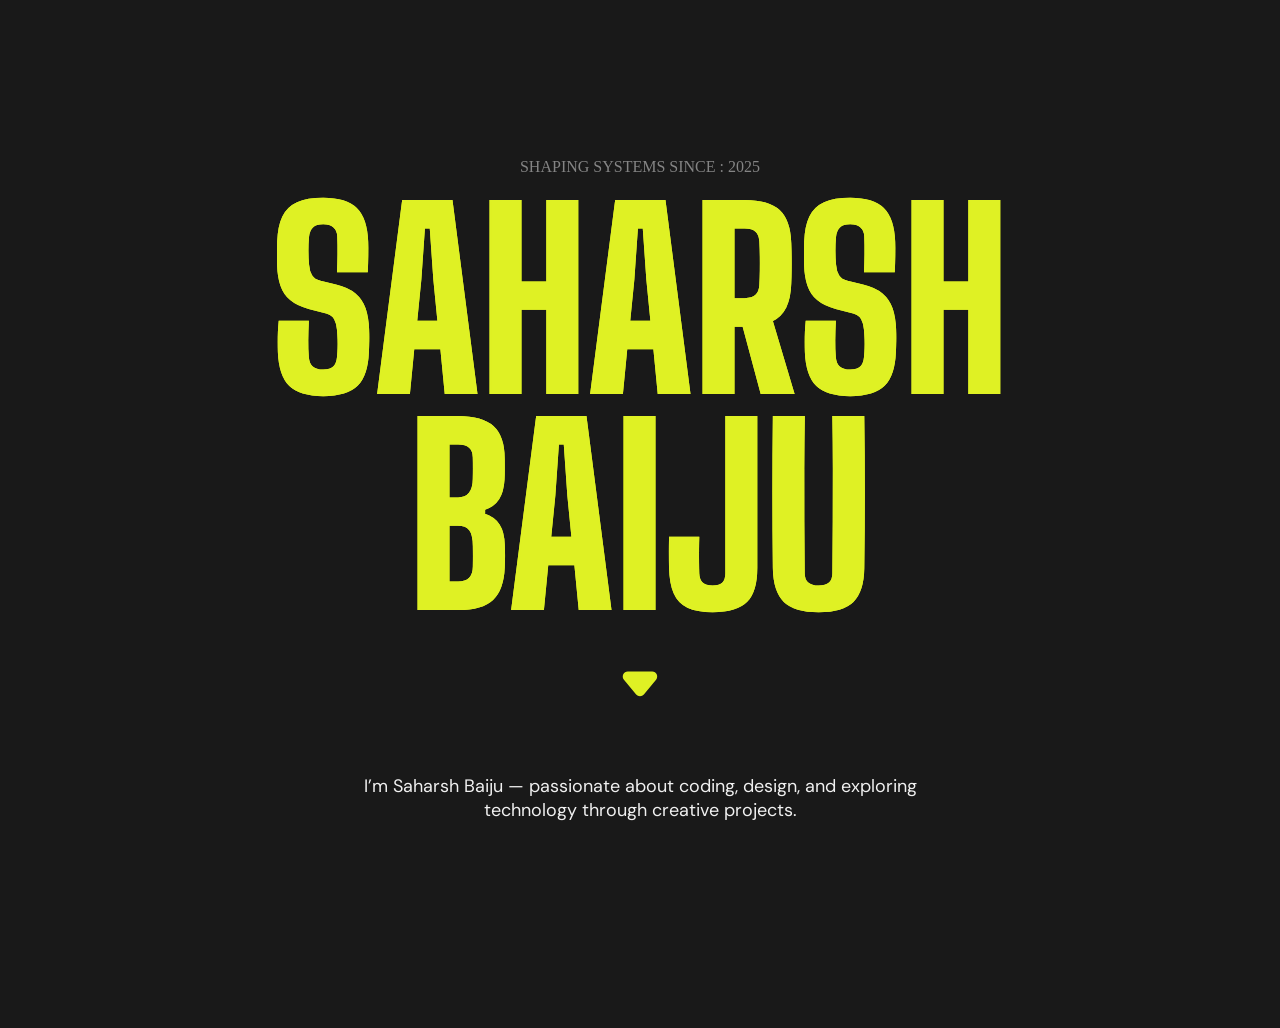
==== commit 5c920c05: "darkmode testing" ====
--- a/docs/index.html
+++ b/docs/index.html
@@ -6,7 +6,7 @@
     <title>Saharsh Baiju</title>
     <link rel="stylesheet" href="style.css">
 </head>
-<body class="lightmode">
+<body>
     
     <div class="loader">
         <svg width="295" height="338" viewBox="0 0 295 338" fill="none" xmlns="http://www.w3.org/2000/svg">
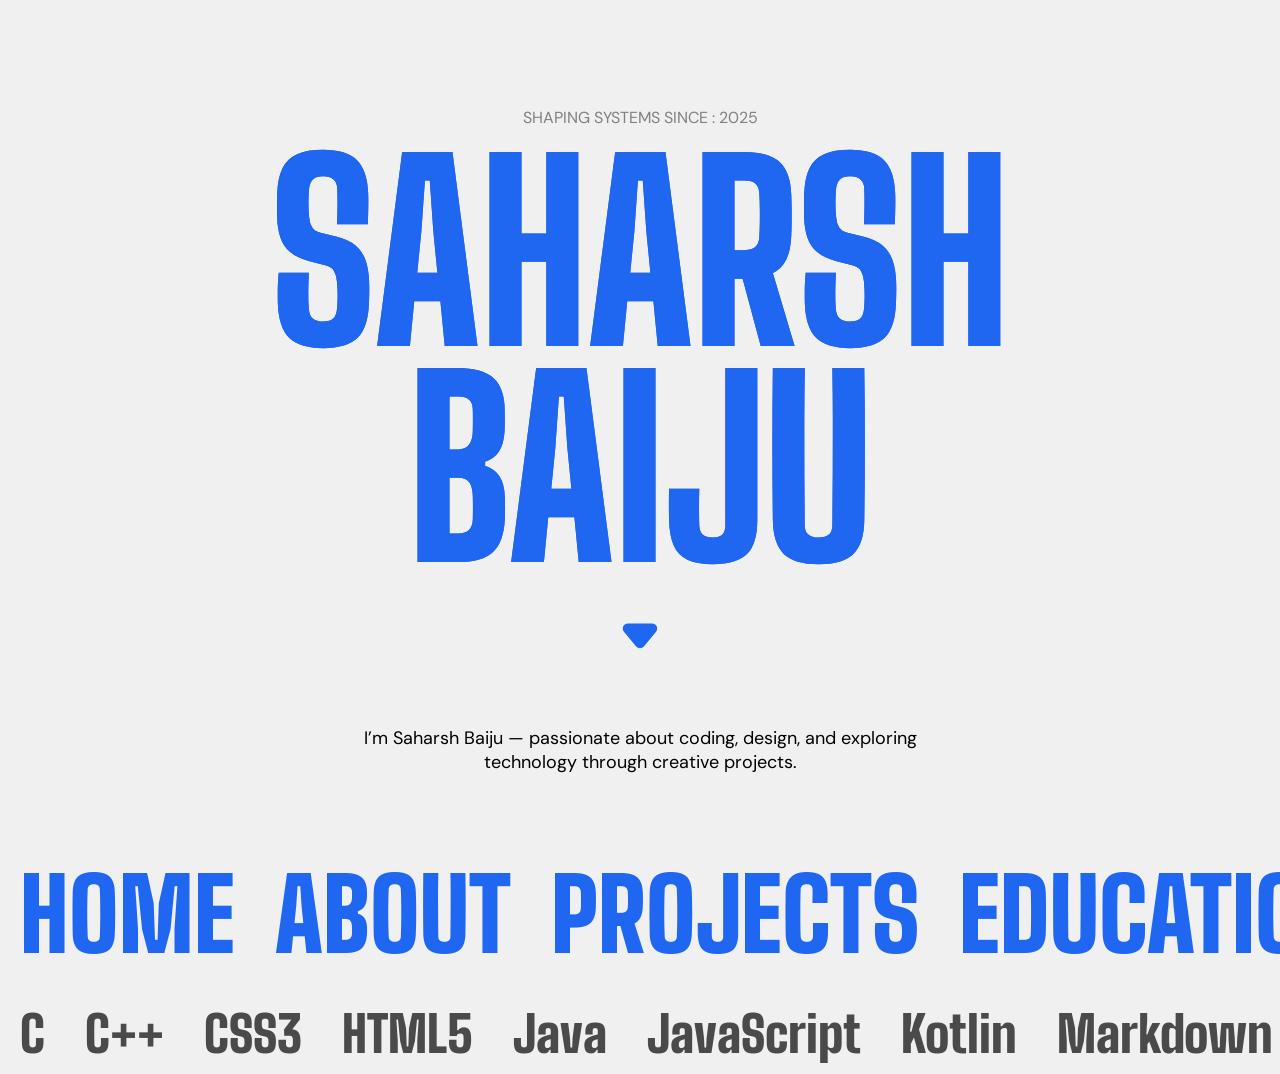
==== commit 462d1789: "about" ====
--- a/docs/index.html
+++ b/docs/index.html
@@ -6,7 +6,7 @@
     <title>Saharsh Baiju</title>
     <link rel="stylesheet" href="style.css">
 </head>
-<body>
+<body class="lightmode">
     
     <div class="loader">
         <svg width="295" height="338" viewBox="0 0 295 338" fill="none" xmlns="http://www.w3.org/2000/svg">
@@ -37,8 +37,78 @@
             </svg>
             <p class="brief description">I’m Saharsh Baiju — passionate about coding, design, and exploring technology through creative projects.</p>
             
+            <div class="group">
+            <div class="carousel-1">
+            <div class="carousel-track">
+            <div class="card-1"><a href="index.html">HOME</a></div>
+            <div class="card-1"><a href="about.html">ABOUT</a></div>
+            <div class="card-1"><a href="projects.html">PROJECTS</a></div>
+            <div class="card-1"><a href="education.html">EDUCATION</a></div>
+            <div class="card-1"><a href="contact.html">CONTACT</a></div>
+
+            <!-- duplicates -->
+
+            <div class="card-1"><a href="index.html">HOME</a></div>
+            <div class="card-1"><a href="about.html">ABOUT</a></div>
+            <div class="card-1"><a href="projects.html">PROJECTS</a></div>
+            <div class="card-1"><a href="education.html">EDUCATION</a></div>
+            <div class="card-1"><a href="contact.html">CONTACT</a></div>
+            </div>
+            </div>
+            <div class="carousel-1">
+            <div class="carousel-track2">
+
+                <div class="card-2">C</div>
+                <div class="card-2">C++</div>
+                <div class="card-2">CSS3</div>
+                <div class="card-2">HTML5</div>
+                <div class="card-2">Java</div>
+                <div class="card-2">JavaScript</div>
+                <div class="card-2">Kotlin</div>
+                <div class="card-2">Markdown</div>
+                <div class="card-2">Python</div>
+                <div class="card-2">Vercel</div>
+                <div class="card-2">Google Cloud</div>
+                <div class="card-2">Flask</div>
+                <div class="card-2">OpenCV</div>
+                <div class="card-2">React</div>
+                <div class="card-2">MySQL</div>
+                <div class="card-2">Canva</div>
+                <div class="card-2">Figma</div>
+                <div class="card-2">Blender</div>
+                <div class="card-2">Sketch Up</div>
+                <div class="card-2">Arduino</div>
+                <div class="card-2">Raspberry Pi</div>
+
+                <!-- duplicates -->
+
+                <div class="card-2">C</div>
+                <div class="card-2">C++</div>
+                <div class="card-2">CSS3</div>
+                <div class="card-2">HTML5</div>
+                <div class="card-2">Java</div>
+                <div class="card-2">JavaScript</div>
+                <div class="card-2">Kotlin</div>
+                <div class="card-2">Markdown</div>
+                <div class="card-2">Python</div>
+                <div class="card-2">Vercel</div>
+                <div class="card-2">Google Cloud</div>
+                <div class="card-2">Flask</div>
+                <div class="card-2">OpenCV</div>
+                <div class="card-2">React</div>
+                <div class="card-2">MySQL</div>
+                <div class="card-2">Canva</div>
+                <div class="card-2">Figma</div>
+                <div class="card-2">Blender</div>
+                <div class="card-2">Sketch Up</div>
+                <div class="card-2">Arduino</div>
+                <div class="card-2">Raspberry Pi</div>
+
+            </div>
+        </div>
+        </div>
         </section>
-        
+       
     </div>
 </body>
 </html>
--- a/docs/style.css
+++ b/docs/style.css
@@ -4,6 +4,7 @@
     --main-text:#DFF124;
     --quote-text:#F0F0F080;
     --description-text:#F0F0F0;
+
 }
 .lightmode{
     --dark-background:#F0F0F0;
@@ -15,14 +16,17 @@
     margin:0;
     background:var(--dark-background);
 }
+a{
+    all: unset;
+}
 .intro{
-    height:100vh;
     display:flex;
     flex-direction:column;
-    padding-top:10vw;
-    align-items: center;
-    
-}
+    align-items:center;
+    min-height:100vh;
+    margin-top: clamp(60px, 6vw, 120px);
+}
+
 .wrapper{
     overflow-x:hidden;
     display: block;
@@ -42,7 +46,8 @@
 .quote{
     margin-top: 30px ;
     text-align: center;
-    color:var(--quote-text);    
+    color:var(--quote-text);
+    font-family: "DM Sans", sans-serif;   
 }
 .icon{
     color:var(--main-text);
@@ -60,6 +65,92 @@
     text-align: center;
     width: clamp(200px, 65vw, 600px);
     font-size: clamp(10px,4vw,18px);
+}
+.carousel-1{
+    width: 100%;
+    overflow: hidden;
+    display: flex;
+    flex-direction: row;
+    margin-bottom: 10px;
+   
+}
+
+
+.card-1{
+    color:var(--main-text);
+    font-family: "Big Shoulders", sans-serif;
+    font-size:clamp(50px,20vw,100px);
+    font-weight: 900;
+    flex: 0 0 auto;
+    display: flex;
+    flex-direction: column;
+    align-items: center;
+    justify-content: center;
+    margin: clamp(10px,4vw,20px);
+
+}
+.card-2{
+    color:rgb(74 74 74);
+    font-family: "Big Shoulders", sans-serif;
+    font-size:clamp(30px,7vw,50px);
+    font-weight: 900;
+    flex: 0 0 auto;
+    display: flex;
+    flex-direction: column;
+    align-items: center;
+    justify-content: center;
+    margin-left: clamp(10px,4vw,20px);
+    margin-right: clamp(10px,4vw,20px);
+}
+.carousel-track{
+    display: flex;
+    width: max-content;
+    animation: scroll 14s linear infinite;
+}
+.carousel-track2{
+    display: flex;
+    width: max-content;
+    animation: scroll 40s linear infinite;
+    animation-direction: reverse;
+    
+}
+
+.carousel-track:hover{
+    animation-play-state: paused;
+}
+.card-1:hover{
+    color: var(--description-text);
+}
+.card-2:hover{
+    color: var(--description-text);
+}
+.group{
+    display:flex;
+    flex-direction:column;
+    width:100%;
+    margin-top:auto;   
+}
+
+@keyframes scroll {
+    0%{
+        transform: translateX(0);
+    }
+    100%{
+        transform: translateX(-50%);
+    }
+}
+.side-name{
+    color: var(--main-text);
+    font-family: "Big Shoulders", sans-serif;
+    font-optical-sizing: auto;
+    font-weight: 500;
+    font-size:120px;
+    text-align: center;
+    font-weight: bold;
+    font-style: normal;
+    margin: 0;
+    line-height:0.9;
+    
 }
 .name{
     color: var(--main-text);
@@ -87,6 +178,17 @@
     color:var(--main-text)
 }
 /* ------------------- */
+
+
+
+
+
+
+
+
+
+
+/*  */
 .loader{
     position:fixed;
     inset:0;
@@ -97,6 +199,7 @@
     z-index: 50;
     background: var(--dark-background);
     animation:loaderExit 0.8s ease 2.5s forwards;
+     pointer-events:none;
 }
 
 /* signature draw */
@@ -163,4 +266,6 @@
         font-size: 13px;
     }
     
-}+}
+/*  */
+/*  */
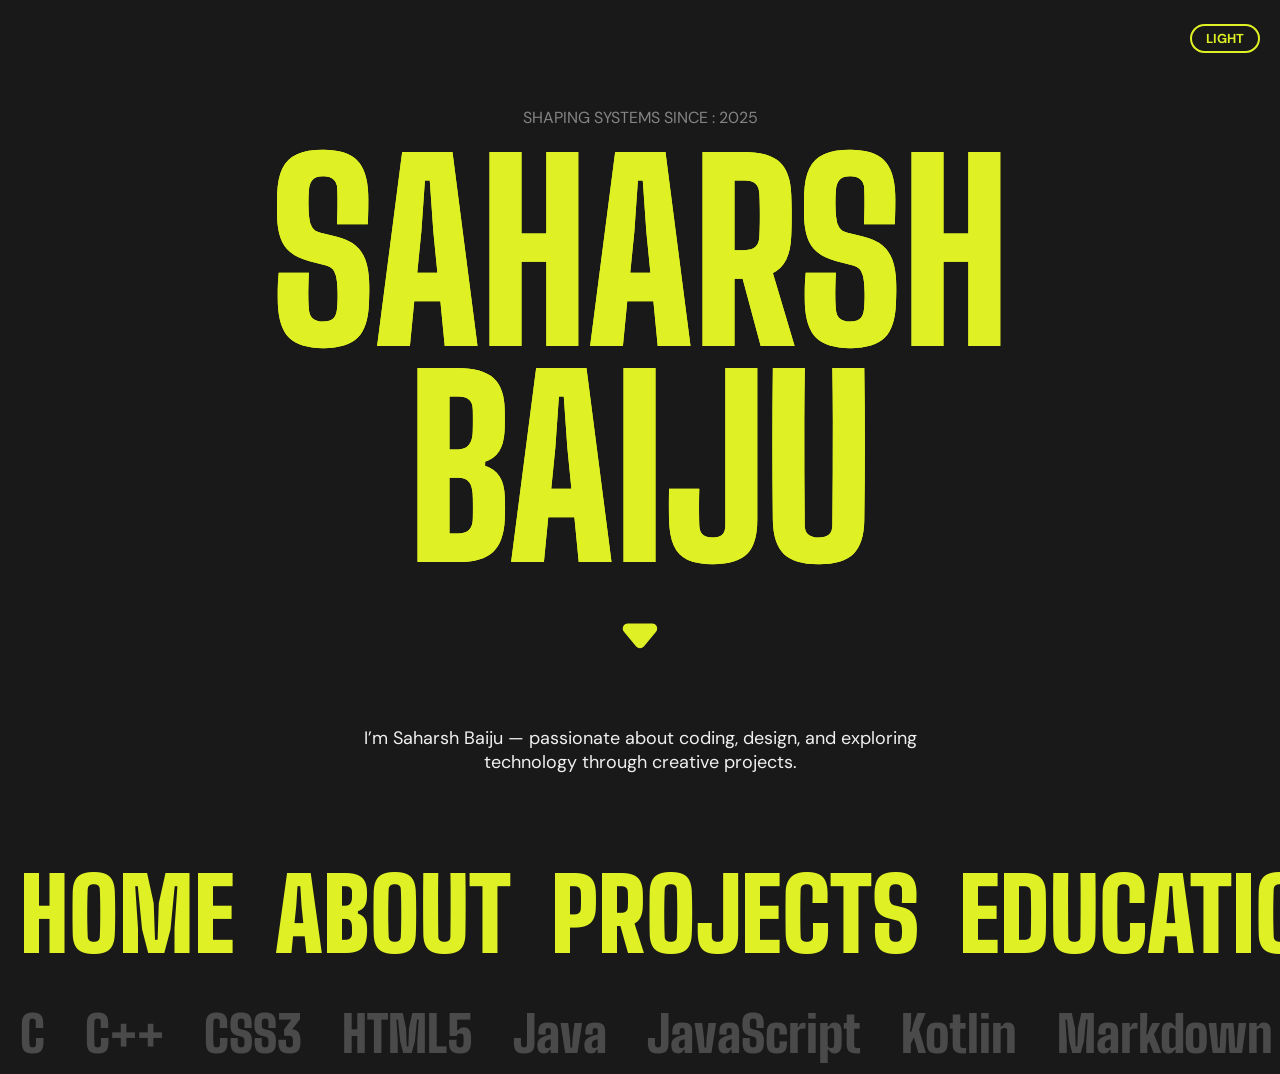
==== commit ed902990: "education" ====
--- a/docs/index.html
+++ b/docs/index.html
@@ -5,8 +5,9 @@
     <meta name="viewport" content="width=device-width, initial-scale=1.0">
     <title>Saharsh Baiju</title>
     <link rel="stylesheet" href="style.css">
+    <script src="script.js" defer></script>
 </head>
-<body class="lightmode">
+<body>
     
     <div class="loader">
         <svg width="295" height="338" viewBox="0 0 295 338" fill="none" xmlns="http://www.w3.org/2000/svg">
@@ -22,7 +23,7 @@
     </div>
     <div class="wrapper">
         <nav class="navbar">
-            
+            <button class="theme-btn" id="theme-toggle">THEME</button>
         </nav>
         <section class="intro">
             <div>
--- a/docs/style.css
+++ b/docs/style.css
@@ -4,6 +4,7 @@
     --main-text:#DFF124;
     --quote-text:#F0F0F080;
     --description-text:#F0F0F0;
+    --shade-colour-text:#617272D1;
 
 }
 .lightmode{
@@ -11,6 +12,7 @@
     --main-text:#1f67f1;
     --quote-text:#12121280;
     --description-text:black;
+    --shade-colour-text:#112925B1;
 }
 body{
     margin:0;
@@ -42,6 +44,53 @@
     top: 0;
     left: 0;
     z-index: 10;
+    display: flex;
+    flex-direction: row;
+    align-items: center;
+    justify-content: right;
+
+}
+.theme-btn{
+    font-family: "DM Sans","sans-serif";
+    font-size: 13px;
+    font-weight: 700;
+    padding:4px 14px;
+    border: 2px solid var(--main-text);
+    border-radius: 40px;
+    color: var(--main-text);
+    background: var(--dark-background);
+    cursor: pointer;
+    transition: 0.25s ease;
+    margin-right: 20px;
+    
+}
+.theme-btn:hover{
+    background: ;
+    color: var(--main-text);
+}
+.edu-item{
+    border-bottom: solid 0.2px var(--main-text);
+    margin: 15px;
+}
+.education{
+    font-family: "DM Sans";
+    display: grid;
+    grid-template-columns: 1fr 1fr;
+    gap: 20px;
+}
+.edu-place ,.edu-year{
+    color: var(--quote-text);
+    font-size: 16px;
+}
+.education h3{
+    color: var(--description-text);
+    font-size: 20px;
+    
+}
+.edu-desc{
+    color: var(--description-text);
+    font-size: 16px;
+    line-height: 1.5;
 }
 .quote{
     margin-top: 30px ;
@@ -75,7 +124,31 @@
    
 }
 
-
+.para{
+    color:var(--description-text);
+    font-family: "DM Sans", sans-serif;
+    line-height: 1.5;
+}
+
+.about-para1{
+    color:var(--shade-colour-text);
+    margin: 20px;
+    text-align: left;
+    font-size: clamp(17px,2.5vw,25px);
+}
+.about-para2{
+    margin: 20px;
+    text-align: left;
+    font-size: clamp(17px,2vw,20px);
+
+}
+
+.about-container{
+    display: grid;
+    grid-template-columns: 1fr 1fr;
+    gap: 40px;
+    
+}
 .card-1{
     color:var(--main-text);
     font-family: "Big Shoulders", sans-serif;
@@ -253,6 +326,22 @@
         animation: backcolor 4s linear forwards;
         animation-delay: 2.4s;
     }
+    .side-name{
+        font-size: 100px;
+    }
+
+    .edu-place ,.edu-year,.edu-desc{
+        font-size: 14px;
+    }
+    
+    }
+    @media (max-width:768px){
+    .about-container{
+        grid-template-columns: 1fr;
+    }
+    .education{
+        grid-template-columns: 1fr;
+}
     @keyframes backcolor {
         0%{
             opacity: 0.2;
